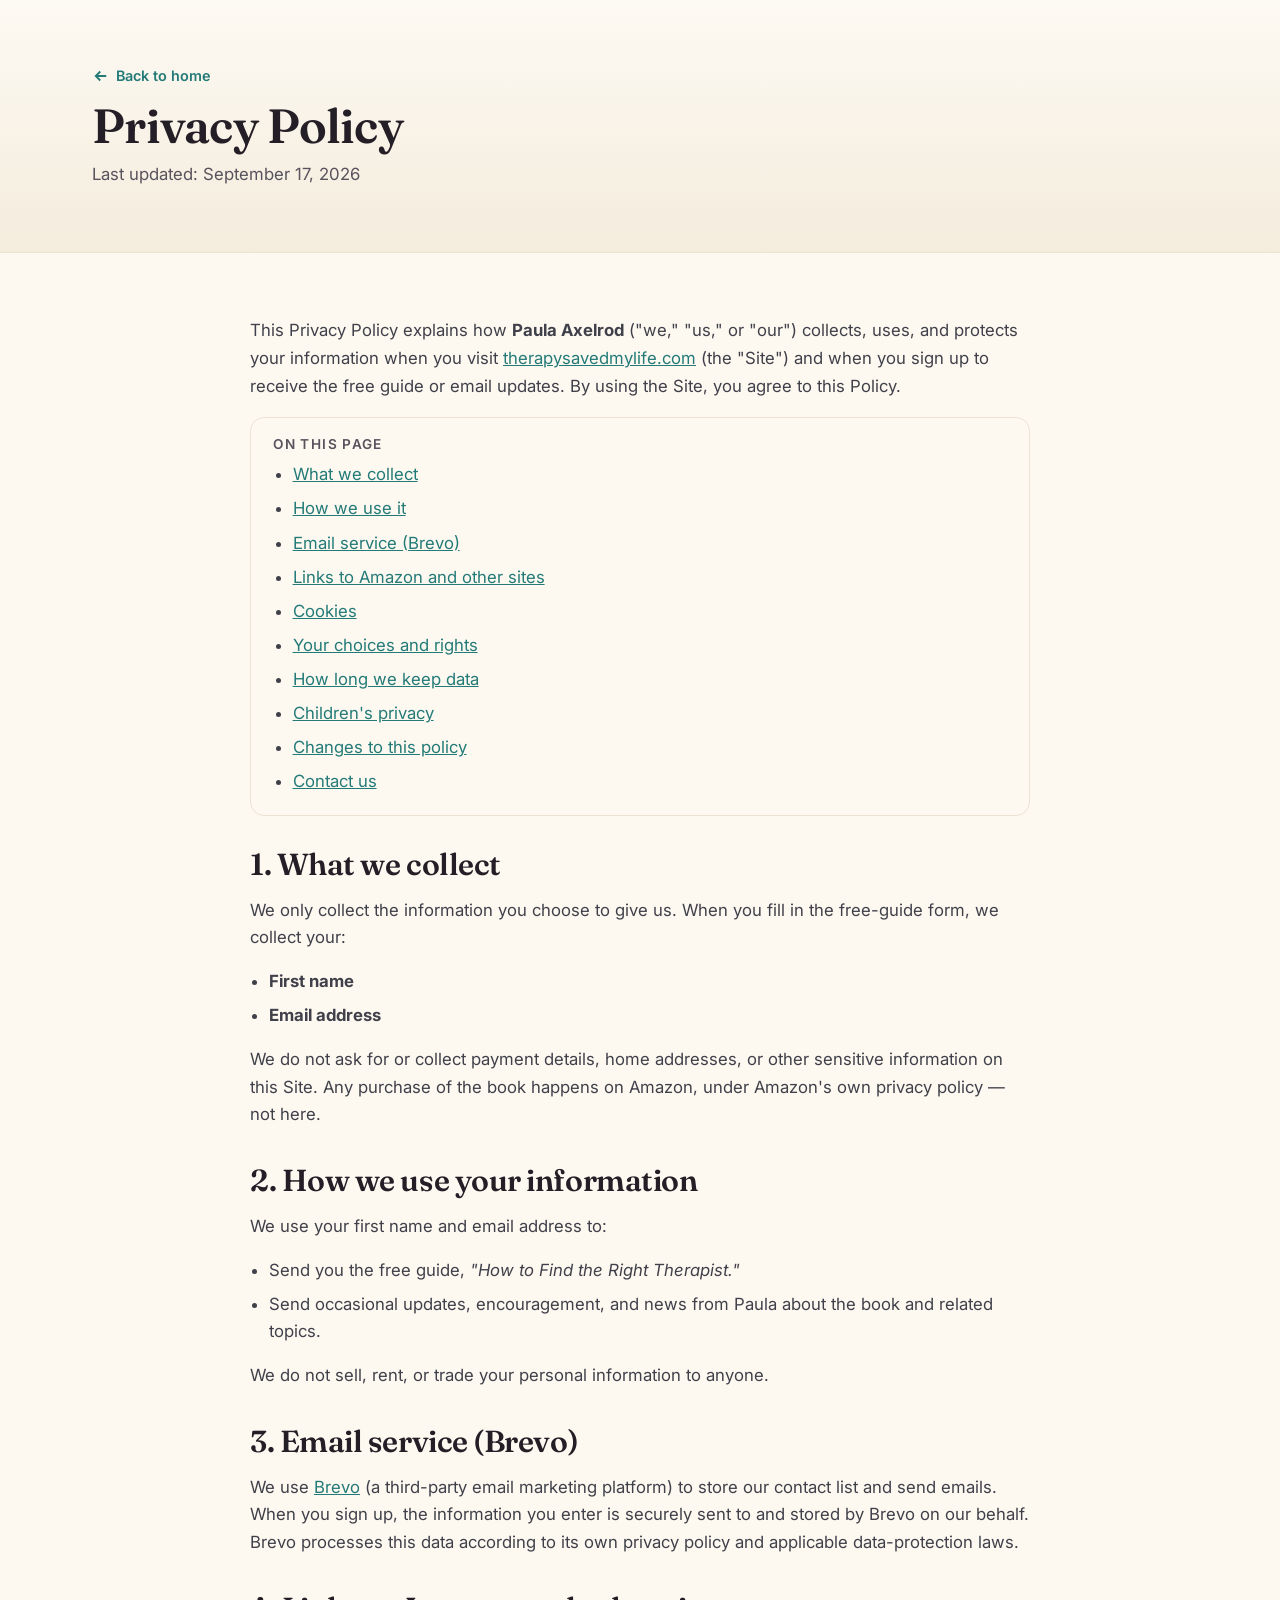
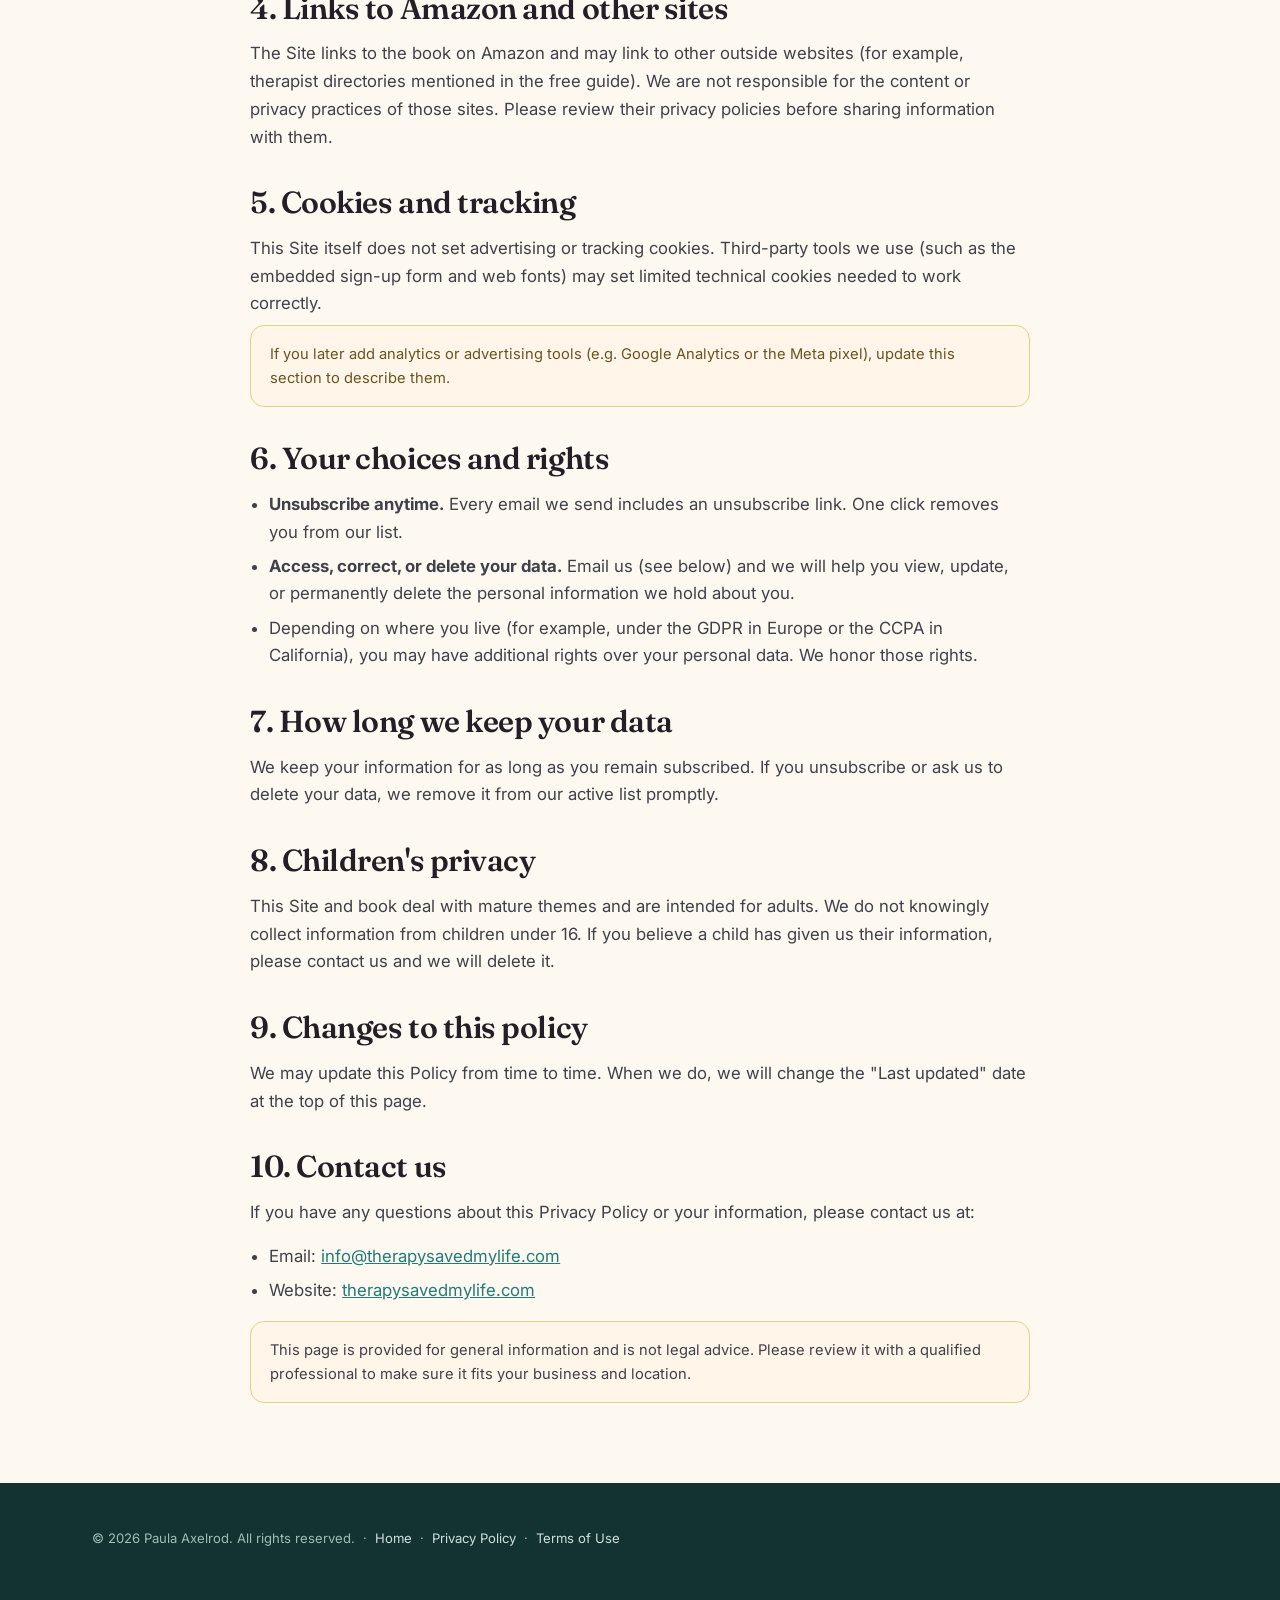
==== privacy.html @ 999b30f1 "Add files via upload" ====
<!DOCTYPE html>
<html lang="en">
<head>
<meta charset="UTF-8" />
<meta name="viewport" content="width=device-width, initial-scale=1" />
<title>Privacy Policy — Paula Axelrod</title>
<meta name="description" content="Privacy Policy for the Paula Axelrod book website — how your name and email are collected and used when you request the free guide." />
<meta name="robots" content="noindex, follow" />
<link rel="icon" href="data:image/svg+xml,%3Csvg xmlns='http://www.w3.org/2000/svg' viewBox='0 0 24 24'%3E%3Cpath fill='%23e0503f' d='M12 21s-8-4.9-8-10.6A4.4 4.4 0 0 1 12 6a4.4 4.4 0 0 1 8 4.4C20 16.1 12 21 12 21z'/%3E%3C/svg%3E" />
<link rel="preconnect" href="https://fonts.googleapis.com" />
<link rel="preconnect" href="https://fonts.gstatic.com" crossorigin />
<link href="https://fonts.googleapis.com/css2?family=Fraunces:opsz,wght@9..144,400;9..144,500;9..144,600;9..144,700&family=Inter:wght@400;500;600;700&family=Caveat:wght@600;700&display=swap" rel="stylesheet" />
<link rel="stylesheet" href="styles.css?v=15" />
</head>
<body>
<a class="skip-link" href="#main">Skip to content</a>

<header class="legal-hero">
  <div class="container">
    <a class="legal-back" href="index.html">
      <svg width="18" height="18" viewBox="0 0 24 24" fill="none" stroke="currentColor" stroke-width="2.4"><path d="M19 12H5M11 6l-6 6 6 6"/></svg>
      Back to home
    </a>
    <h1>Privacy Policy</h1>
    <p>Last updated: September 17, 2026</p>
  </div>
</header>

<main id="main" class="container">
  <article class="legal-article">
    <p>This Privacy Policy explains how <strong>Paula Axelrod</strong> ("we," "us," or "our") collects, uses, and protects your information when you visit <a href="https://therapysavedmylife.com">therapysavedmylife.com</a> (the "Site") and when you sign up to receive the free guide or email updates. By using the Site, you agree to this Policy.</p>

    <div class="toc">
      <h2>On this page</h2>
      <ul>
        <li><a href="#collect">What we collect</a></li>
        <li><a href="#use">How we use it</a></li>
        <li><a href="#brevo">Email service (Brevo)</a></li>
        <li><a href="#amazon">Links to Amazon and other sites</a></li>
        <li><a href="#cookies">Cookies</a></li>
        <li><a href="#rights">Your choices and rights</a></li>
        <li><a href="#retention">How long we keep data</a></li>
        <li><a href="#children">Children's privacy</a></li>
        <li><a href="#changes">Changes to this policy</a></li>
        <li><a href="#contact">Contact us</a></li>
      </ul>
    </div>

    <h2 id="collect">1. What we collect</h2>
    <p>We only collect the information you choose to give us. When you fill in the free-guide form, we collect your:</p>
    <ul>
      <li><strong>First name</strong></li>
      <li><strong>Email address</strong></li>
    </ul>
    <p>We do not ask for or collect payment details, home addresses, or other sensitive information on this Site. Any purchase of the book happens on Amazon, under Amazon's own privacy policy — not here.</p>

    <h2 id="use">2. How we use your information</h2>
    <p>We use your first name and email address to:</p>
    <ul>
      <li>Send you the free guide, <em>"How to Find the Right Therapist."</em></li>
      <li>Send occasional updates, encouragement, and news from Paula about the book and related topics.</li>
    </ul>
    <p>We do not sell, rent, or trade your personal information to anyone.</p>

    <h2 id="brevo">3. Email service (Brevo)</h2>
    <p>We use <a href="https://www.brevo.com/legal/privacypolicy/" rel="noopener">Brevo</a> (a third-party email marketing platform) to store our contact list and send emails. When you sign up, the information you enter is securely sent to and stored by Brevo on our behalf. Brevo processes this data according to its own privacy policy and applicable data-protection laws.</p>

    <h2 id="amazon">4. Links to Amazon and other sites</h2>
    <p>The Site links to the book on Amazon and may link to other outside websites (for example, therapist directories mentioned in the free guide). We are not responsible for the content or privacy practices of those sites. Please review their privacy policies before sharing information with them.</p>

    <h2 id="cookies">5. Cookies and tracking</h2>
    <p>This Site itself does not set advertising or tracking cookies. Third-party tools we use (such as the embedded sign-up form and web fonts) may set limited technical cookies needed to work correctly. <span class="legal-note" style="display:inline-block;margin-top:0.4rem">If you later add analytics or advertising tools (e.g. Google Analytics or the Meta pixel), update this section to describe them.</span></p>

    <h2 id="rights">6. Your choices and rights</h2>
    <ul>
      <li><strong>Unsubscribe anytime.</strong> Every email we send includes an unsubscribe link. One click removes you from our list.</li>
      <li><strong>Access, correct, or delete your data.</strong> Email us (see below) and we will help you view, update, or permanently delete the personal information we hold about you.</li>
      <li>Depending on where you live (for example, under the GDPR in Europe or the CCPA in California), you may have additional rights over your personal data. We honor those rights.</li>
    </ul>

    <h2 id="retention">7. How long we keep your data</h2>
    <p>We keep your information for as long as you remain subscribed. If you unsubscribe or ask us to delete your data, we remove it from our active list promptly.</p>

    <h2 id="children">8. Children's privacy</h2>
    <p>This Site and book deal with mature themes and are intended for adults. We do not knowingly collect information from children under 16. If you believe a child has given us their information, please contact us and we will delete it.</p>

    <h2 id="changes">9. Changes to this policy</h2>
    <p>We may update this Policy from time to time. When we do, we will change the "Last updated" date at the top of this page.</p>

    <h2 id="contact">10. Contact us</h2>
    <p>If you have any questions about this Privacy Policy or your information, please contact us at:</p>
    <ul>
      <li>Email: <a href="mailto:info@therapysavedmylife.com">info@therapysavedmylife.com</a></li>
      <li>Website: <a href="https://therapysavedmylife.com">therapysavedmylife.com</a></li>
    </ul>

    <p class="legal-note">This page is provided for general information and is not legal advice. Please review it with a qualified professional to make sure it fits your business and location.</p>
  </article>
</main>

<footer class="footer">
  <div class="container">
    <div class="legal" style="margin-top:0;border-top:none;padding-top:0">
      <p>&copy; <span id="year"></span> Paula Axelrod. All rights reserved. &nbsp;·&nbsp; <a href="index.html">Home</a> &nbsp;·&nbsp; <a href="privacy.html">Privacy Policy</a> &nbsp;·&nbsp; <a href="terms.html">Terms of Use</a></p>
    </div>
  </div>
</footer>

<script>document.getElementById('year').textContent = new Date().getFullYear();</script>
</body>
</html>
---- styles.css ----
/* =========================================================
   Therapy Changed My Suicidal Thoughts to Self-Love!
   Landing page — Paula Axelrod
   Modern, warm, conversion-focused design system.
   Palette from the book cover (watercolor rainbow heart)
   and the lead-magnet cover (pine teal + gold).
   ========================================================= */

:root {
  /* Brand colors */
  --ink: #241f26;
  --ink-soft: #57525c;
  --teal-900: #164d4c;
  --teal-800: #1a5b59;
  --teal-700: #237a77;
  --teal-500: #37a0a4;
  --sky: #7bb8dd;
  --coral: #f0916f;
  --coral-soft: #f7b89f;
  --rose: #e24b3a;
  --rose-dark: #c53c2d;
  --plum: #7c5ca6;
  --gold: #c69a3a;
  --gold-soft: #e6cd86;

  /* Surfaces */
  --cream: #fdf9f1;
  --cream-2: #f6efe1;
  --paper: #ffffff;
  --line: #ece3d3;
  --line-strong: #e0d5c0;

  /* Semantic */
  --bg: var(--cream);
  --text: var(--ink);
  --muted: var(--ink-soft);

  /* Type */
  --serif: "Fraunces", Georgia, "Times New Roman", serif;
  --sans: "Inter", system-ui, -apple-system, "Segoe UI", Roboto, sans-serif;
  --hand: "Caveat", "Segoe Script", cursive;

  /* Rhythm */
  --maxw: 1160px;
  --section-y: clamp(3.75rem, 8vw, 7rem);
  --radius-xl: 28px;
  --radius: 20px;
  --radius-sm: 14px;

  /* Shadows (layered, soft) */
  --shadow-xs: 0 1px 2px rgba(22, 77, 76, 0.06), 0 2px 6px rgba(22, 77, 76, 0.06);
  --shadow-sm: 0 2px 6px rgba(22, 77, 76, 0.06), 0 8px 20px -12px rgba(22, 77, 76, 0.22);
  --shadow: 0 10px 24px -12px rgba(22, 77, 76, 0.30), 0 24px 48px -24px rgba(22, 77, 76, 0.28);
  --shadow-lg: 0 30px 60px -30px rgba(22, 77, 76, 0.45);
  --shadow-cta: 0 12px 24px -10px rgba(226, 75, 58, 0.6);
}

/* ---------- Reset / base ---------- */
* { box-sizing: border-box; }
html { scroll-behavior: smooth; -webkit-text-size-adjust: 100%; scroll-padding-top: 84px; }
@media (prefers-reduced-motion: reduce) {
  html { scroll-behavior: auto; }
  *, *::before, *::after { animation-duration: 0.001ms !important; animation-iteration-count: 1 !important; transition-duration: 0.001ms !important; }
}

body {
  margin: 0;
  font-family: var(--sans);
  color: var(--text);
  background: var(--bg);
  line-height: 1.65;
  font-size: 1.05rem;
  -webkit-font-smoothing: antialiased;
  text-rendering: optimizeLegibility;
  overflow-x: hidden;
}

img { max-width: 100%; height: auto; display: block; }
a { color: var(--teal-700); text-decoration: none; }
a:hover { text-decoration: underline; }

h1, h2, h3, h4 {
  font-family: var(--serif);
  font-weight: 600;
  line-height: 1.1;
  color: var(--ink);
  margin: 0 0 0.5em;
  font-optical-sizing: auto;
  letter-spacing: -0.015em;
}
h2 { font-size: clamp(2rem, 4.6vw, 3.15rem); }
h3 { font-size: clamp(1.2rem, 2.4vw, 1.5rem); letter-spacing: -0.01em; }
p { margin: 0 0 1rem; }

.container { width: 100%; max-width: var(--maxw); margin-inline: auto; padding-inline: clamp(1.1rem, 4vw, 2rem); }
.narrow { max-width: 760px; }

/* ---------- Accessibility helpers ---------- */
.skip-link {
  position: absolute; left: -999px; top: 0; z-index: 999;
  background: var(--teal-900); color: #fff; padding: 0.75rem 1.25rem; border-radius: 0 0 10px 0;
}
.skip-link:focus { left: 0; }
:focus-visible { outline: 3px solid var(--teal-500); outline-offset: 3px; border-radius: 8px; }
.hide { display: none !important; }

/* ---------- Shared bits ---------- */
.eyebrow {
  display: inline-flex; align-items: center; gap: 0.5rem;
  font-family: var(--sans);
  text-transform: uppercase;
  letter-spacing: 0.16em;
  font-size: 0.76rem;
  font-weight: 700;
  color: var(--teal-700);
  margin: 0 0 0.9rem;
}
.eyebrow::before {
  content: ""; width: 22px; height: 2px; border-radius: 2px;
  background: linear-gradient(90deg, var(--coral), var(--gold));
}
.section-head .eyebrow { display: inline-flex; }
.hand { font-family: var(--hand); font-weight: 700; }
.rose { color: var(--rose); }
.teal { color: var(--teal-700); }
.center { text-align: center; }
.lead { font-size: clamp(1.08rem, 2.2vw, 1.28rem); color: var(--muted); }

.section { padding-block: var(--section-y); position: relative; }
.section-head { max-width: 720px; margin: 0 auto clamp(2rem, 5vw, 3.4rem); text-align: center; }
.section-head .eyebrow { justify-content: center; }
.section-head p { color: var(--muted); font-size: 1.1rem; }

/* ---------- Buttons ---------- */
.btn {
  position: relative; overflow: hidden;
  display: inline-flex; align-items: center; justify-content: center; gap: 0.55rem;
  font-family: var(--sans); font-weight: 700; font-size: 1.02rem; line-height: 1;
  padding: 1rem 1.6rem; border-radius: 999px; border: 2px solid transparent;
  cursor: pointer; text-align: center;
  transition: transform .18s ease, box-shadow .18s ease, background-color .18s ease, color .18s ease, border-color .18s ease;
  text-decoration: none;
}
.btn:hover { text-decoration: none; transform: translateY(-2px); }
.btn:active { transform: translateY(0); }
.btn svg { flex: 0 0 auto; }
/* subtle shine sweep */
.btn::after {
  content: ""; position: absolute; top: 0; left: -120%; width: 60%; height: 100%;
  background: linear-gradient(100deg, transparent, rgba(255,255,255,0.35), transparent);
  transform: skewX(-18deg); transition: left .6s ease; pointer-events: none;
}
.btn:hover::after { left: 130%; }
@media (prefers-reduced-motion: reduce) { .btn::after { display: none; } }

.btn-primary { background: linear-gradient(180deg, #ea5644, var(--rose)); color: #fff; box-shadow: var(--shadow-cta); }
.btn-primary:hover { background: linear-gradient(180deg, #e24b3a, var(--rose-dark)); box-shadow: 0 16px 30px -10px rgba(226,75,58,0.7); }

.btn-teal { background: var(--teal-700); color: #fff; box-shadow: 0 12px 24px -12px rgba(35, 122, 119, 0.7); }
.btn-teal:hover { background: var(--teal-900); }

.btn-gold { background: linear-gradient(180deg, #d0a542, var(--gold)); color: #fff; box-shadow: 0 12px 24px -12px rgba(198, 154, 58, 0.7); }
.btn-gold:hover { background: #a8842f; }

.btn-outline { background: transparent; color: var(--teal-900); border-color: var(--line-strong); }
.btn-outline:hover { background: #fff; border-color: var(--teal-700); color: var(--teal-900); box-shadow: var(--shadow-sm); }

.btn-ghost-light { background: rgba(255,255,255,0.14); color: #fff; border-color: rgba(255,255,255,0.55); }
.btn-ghost-light:hover { background: #fff; color: var(--rose-dark); }

.btn-lg { font-size: 1.08rem; padding: 1.15rem 2rem; }
.btn-block { width: 100%; }
.btn__sub { display: block; font-weight: 500; font-size: 0.74rem; opacity: 0.9; margin-top: 2px; }
.btn-note { display: block; font-size: 0.85rem; color: var(--muted); margin-top: 0.7rem; }

/* ---------- Announcement ribbon ---------- */
.ribbon {
  background: linear-gradient(90deg, var(--teal-900), var(--teal-700) 55%, var(--teal-800));
  color: #fff; text-align: center; font-size: 0.9rem; font-weight: 600;
  padding: 0.6rem 1rem; letter-spacing: 0.01em; position: relative; z-index: 2;
}
.ribbon strong { color: var(--gold-soft); }

/* ---------- Header / nav ---------- */
.topbar {
  position: sticky; top: 0; z-index: 60;
  background: rgba(253, 249, 241, 0.82);
  backdrop-filter: saturate(150%) blur(12px);
  -webkit-backdrop-filter: saturate(150%) blur(12px);
  border-bottom: 1px solid transparent;
  transition: border-color .25s ease, box-shadow .25s ease, background-color .25s ease;
}
.topbar.is-scrolled { border-bottom-color: var(--line); box-shadow: 0 6px 20px -16px rgba(22,77,76,0.5); }
.topbar__inner { display: flex; align-items: center; justify-content: space-between; gap: 1rem; min-height: 66px; }
.brand { display: flex; align-items: center; gap: 0.6rem; font-family: var(--serif); font-weight: 600; color: var(--ink); font-size: 1.05rem; }
.brand:hover { text-decoration: none; }
.brand .mark { width: 30px; height: 30px; color: var(--rose); flex: 0 0 auto; }
.brand small { display: block; font-family: var(--sans); font-size: 0.66rem; letter-spacing: 0.12em; text-transform: uppercase; color: var(--muted); font-weight: 600; }

.topnav { display: none; align-items: center; gap: 1.6rem; }
.topnav a { color: var(--ink-soft); font-weight: 600; font-size: 0.95rem; position: relative; }
.topnav a::after {
  content: ""; position: absolute; left: 0; bottom: -6px; width: 0; height: 2px; border-radius: 2px;
  background: linear-gradient(90deg, var(--coral), var(--gold)); transition: width .2s ease;
}
.topnav a:hover { color: var(--ink); text-decoration: none; }
.topnav a:hover::after { width: 100%; }
@media (min-width: 900px) { .topnav { display: flex; } }

.topbar__cta { display: none; padding: 0.7rem 1.2rem; font-size: 0.92rem; }
@media (min-width: 620px) { .topbar__cta { display: inline-flex; } }

/* ---------- HERO ---------- */
.hero {
  position: relative;
  background: linear-gradient(180deg, #fdfaf3 0%, #f7f0e2 100%);
  overflow: hidden;
  isolation: isolate;
}
/* soft animated blobs */
.hero__blob { position: absolute; border-radius: 50%; filter: blur(60px); opacity: 0.55; z-index: -1; pointer-events: none; }
.hero__blob.b1 { width: 460px; height: 460px; top: -140px; right: -80px; background: radial-gradient(circle, rgba(123,184,221,0.75), transparent 70%); animation: float1 18s ease-in-out infinite; }
.hero__blob.b2 { width: 420px; height: 420px; bottom: -160px; left: -100px; background: radial-gradient(circle, rgba(240,145,111,0.6), transparent 70%); animation: float2 22s ease-in-out infinite; }
.hero__blob.b3 { width: 360px; height: 360px; top: 40%; left: 45%; background: radial-gradient(circle, rgba(230,205,134,0.55), transparent 70%); animation: float1 26s ease-in-out infinite; }
@keyframes float1 { 0%,100% { transform: translate(0,0); } 50% { transform: translate(-24px, 26px); } }
@keyframes float2 { 0%,100% { transform: translate(0,0); } 50% { transform: translate(28px, -22px); } }
@media (prefers-reduced-motion: reduce) { .hero__blob { animation: none !important; } }

.hero__grid {
  display: grid; grid-template-columns: 1fr; gap: clamp(2rem, 5vw, 3.5rem);
  padding-block: clamp(2.5rem, 6vw, 4.75rem);
  align-items: center;
}
@media (min-width: 940px) { .hero__grid { grid-template-columns: 1.05fr 0.95fr; } }

.hero__badge {
  display: inline-flex; align-items: center; gap: 0.5rem;
  background: rgba(255,255,255,0.75); border: 1px solid var(--line); color: var(--teal-900);
  font-size: 0.82rem; font-weight: 700; letter-spacing: 0.01em;
  padding: 0.45rem 0.95rem; border-radius: 999px; box-shadow: var(--shadow-xs); margin-bottom: 1.2rem;
  backdrop-filter: blur(6px);
}
.hero__badge .dot { width: 8px; height: 8px; border-radius: 50%; background: var(--rose); box-shadow: 0 0 0 4px rgba(226,75,58,0.16); }

.hero h1 {
  font-size: clamp(2.3rem, 5.8vw, 3.9rem);
  margin-bottom: 0.7rem;
}
.hero h1 .hand { font-family: var(--hand); color: var(--rose); font-weight: 700; font-size: 1.16em; line-height: 0.9; }
.hero__sub { font-size: clamp(1.05rem, 2.3vw, 1.28rem); color: var(--muted); max-width: 36ch; margin-bottom: 1.5rem; }

.hero__cta { display: flex; flex-wrap: wrap; gap: 0.8rem; align-items: center; }

/* social proof cluster */
.hero__proof { display: flex; align-items: center; gap: 0.85rem; margin-top: 1.5rem; flex-wrap: wrap; }
.avatars { display: inline-flex; }
.avatar {
  width: 40px; height: 40px; border-radius: 50%; margin-left: -12px; border: 3px solid var(--cream);
  display: grid; place-content: center; color: #fff; font-weight: 700; font-size: 0.85rem; font-family: var(--sans);
  box-shadow: var(--shadow-xs);
}
.avatar:first-child { margin-left: 0; }
.a1 { background: linear-gradient(135deg, var(--teal-700), var(--teal-500)); }
.a2 { background: linear-gradient(135deg, var(--coral), var(--rose)); }
.a3 { background: linear-gradient(135deg, var(--plum), #9b7fc4); }
.a4 { background: linear-gradient(135deg, var(--gold), var(--gold-soft)); color: #4a3a10; }
.hero__proof-txt { font-size: 0.9rem; color: var(--muted); line-height: 1.35; }
.hero__proof-txt b { color: var(--ink); }
.hero__proof-txt .stars { display: inline-flex; vertical-align: -3px; }

/* price hook line */
.hero__pricehook {
  display: inline-flex; align-items: center; gap: 0.55rem; margin-top: 1.4rem;
  background: rgba(255,255,255,0.7); border: 1px solid var(--line); border-radius: 12px;
  padding: 0.6rem 0.85rem; font-size: 0.92rem; color: var(--ink); font-weight: 600;
}
.hero__pricehook .pill {
  background: var(--rose); color: #fff; font-size: 0.72rem; font-weight: 800; letter-spacing: 0.04em;
  text-transform: uppercase; padding: 0.2rem 0.5rem; border-radius: 6px;
}
.hero__pricehook .from { color: var(--muted); font-weight: 500; }

/* Hero book visual */
.hero__art { position: relative; display: grid; place-items: center; min-height: 340px; }
.book-visual { position: relative; width: min(78%, 350px); z-index: 2; filter: drop-shadow(0 44px 60px rgba(22,77,76,0.4)); transition: transform .4s ease; }
.book-visual:hover { transform: translateY(-6px) rotate(-1deg); }
.book-visual img { border-radius: 8px; }
.hero__offerchip {
  position: absolute; z-index: 3; right: 1%; bottom: 6%;
  background: linear-gradient(150deg, #ef5c48, var(--rose-dark)); color: #fff; border-radius: 50%;
  width: clamp(92px, 12vw, 122px); height: clamp(92px, 12vw, 122px);
  display: grid; place-content: center; text-align: center; line-height: 1.05;
  box-shadow: var(--shadow); transform: rotate(-8deg);
  border: 4px solid #fff;
}
.hero__offerchip b { font-size: clamp(1.6rem, 3vw, 2.1rem); font-family: var(--serif); display: block; }
.hero__offerchip span { font-size: 0.68rem; font-weight: 700; letter-spacing: 0.08em; text-transform: uppercase; }

/* Fallback cover */
.cover-fallback {
  aspect-ratio: 5/7; width: min(78%, 340px); border-radius: 10px; overflow: hidden;
  background:
    radial-gradient(120% 90% at 80% 12%, rgba(123,184,221,0.5), transparent 55%),
    radial-gradient(120% 90% at 10% 30%, rgba(240,145,111,0.55), transparent 55%),
    linear-gradient(180deg, #eef6f1, #f6efe1);
  display: grid; place-content: center; padding: 1.5rem; text-align: center; gap: 0.5rem;
  box-shadow: var(--shadow-lg); border: 1px solid var(--line);
}
.cover-fallback .heart { width: 66%; margin: 0 auto 0.5rem; color: var(--rose); }
.cover-fallback strong { font-family: var(--serif); font-size: 1.45rem; color: var(--teal-700); line-height: 1.1; }
.cover-fallback em { font-family: var(--hand); font-size: 1.9rem; color: var(--rose); font-style: normal; }
.cover-fallback small { letter-spacing: 0.2em; text-transform: uppercase; font-size: 0.7rem; color: var(--plum); font-weight: 700; }

/* ---------- Value strip ---------- */
.valuestrip { background: var(--paper); border-top: 1px solid var(--line); border-bottom: 1px solid var(--line); }
.valuestrip .container { display: grid; grid-template-columns: 1fr; gap: 0.6rem; padding-block: 1.4rem; }
@media (min-width: 640px) { .valuestrip .container { grid-template-columns: repeat(3, 1fr); gap: 1.2rem; } }
.value { display: flex; align-items: center; gap: 0.75rem; justify-content: center; text-align: left; }
.value .vi { flex: 0 0 auto; width: 42px; height: 42px; border-radius: 12px; display: grid; place-content: center; color: #fff; }
.value b { display: block; font-family: var(--serif); font-size: 1.02rem; color: var(--ink); line-height: 1.1; }
.value span { font-size: 0.86rem; color: var(--muted); }

/* ---------- Quote marquee ---------- */
.quotestrip { background: var(--teal-900); color: #fff; overflow: hidden; padding-block: 0.9rem; }
.marquee { display: flex; gap: 2.5rem; width: max-content; animation: marquee 26s linear infinite; }
.marquee span { display: inline-flex; align-items: center; gap: 0.7rem; font-family: var(--serif); font-style: italic; font-size: 1.05rem; white-space: nowrap; color: #eaf5f2; }
.marquee span::before { content: "★"; color: var(--gold-soft); font-style: normal; }
@keyframes marquee { from { transform: translateX(0); } to { transform: translateX(-50%); } }
.quotestrip:hover .marquee { animation-play-state: paused; }
@media (prefers-reduced-motion: reduce) { .marquee { animation: none; flex-wrap: wrap; width: auto; justify-content: center; } }

/* ---------- Story ---------- */
.story { background: var(--paper); }
.story__grid { display: grid; grid-template-columns: 1fr; gap: clamp(1.8rem, 4vw, 3.2rem); align-items: center; }
@media (min-width: 900px) { .story__grid { grid-template-columns: 0.82fr 1.18fr; } }
.story__pullquote {
  font-family: var(--serif); font-size: clamp(1.5rem, 3vw, 2.15rem); line-height: 1.24;
  color: var(--teal-900); position: relative; padding-left: 1.3rem; margin: 0;
  border-left: 4px solid var(--coral); font-weight: 500;
}
.story__body p { font-size: 1.08rem; }
.story__body p:first-of-type::first-letter {
  font-family: var(--serif); font-size: 3.5rem; line-height: 0.8; float: left;
  padding: 0.1em 0.12em 0 0; color: var(--rose); font-weight: 600;
}
.story__signoff { font-family: var(--hand); font-size: 1.9rem; color: var(--plum); margin-top: 0.6rem; }

/* ---------- For you ---------- */
.foryou { background: linear-gradient(180deg, #f2f7f3, #edf3ee); }
.cards { display: grid; grid-template-columns: 1fr; gap: 1rem; }
@media (min-width: 640px) { .cards { grid-template-columns: 1fr 1fr; } }
@media (min-width: 980px) { .cards.cards-3 { grid-template-columns: repeat(3, 1fr); } }
.card {
  background: #fff; border: 1px solid var(--line); border-radius: var(--radius);
  padding: 1.5rem 1.4rem; box-shadow: var(--shadow-sm);
  display: flex; gap: 0.9rem; align-items: flex-start;
  transition: transform .2s ease, box-shadow .2s ease, border-color .2s ease;
}
.card:hover { transform: translateY(-4px); box-shadow: var(--shadow); border-color: var(--coral-soft); }
.card .tick {
  flex: 0 0 auto; width: 36px; height: 36px; border-radius: 50%;
  background: linear-gradient(135deg, rgba(55,160,164,0.16), rgba(240,145,111,0.16)); color: var(--teal-700);
  display: grid; place-content: center; font-size: 1rem;
}
.card p { margin: 0; color: var(--ink); font-weight: 500; }

/* ---------- Discover ---------- */
.discover { background: var(--paper); }
.feature-grid { display: grid; grid-template-columns: 1fr; gap: 1.2rem; }
@media (min-width: 720px) { .feature-grid { grid-template-columns: 1fr 1fr; } }
@media (min-width: 1000px) { .feature-grid { grid-template-columns: repeat(3, 1fr); } }
.feature {
  padding: 1.7rem; border-radius: var(--radius); background: var(--cream);
  border: 1px solid var(--line); transition: transform .2s ease, box-shadow .2s ease;
}
.feature:hover { transform: translateY(-4px); box-shadow: var(--shadow); }
.feature__icon {
  width: 48px; height: 48px; border-radius: 14px; display: grid; place-content: center;
  color: #fff; margin-bottom: 0.9rem; box-shadow: var(--shadow-xs);
}
.feature h3 { margin-bottom: 0.35rem; }
.feature p { margin: 0; color: var(--muted); font-size: 1rem; }
.ic-teal { background: linear-gradient(135deg, var(--teal-700), var(--teal-500)); }
.ic-coral { background: linear-gradient(135deg, var(--coral), var(--rose)); }
.ic-plum { background: linear-gradient(135deg, var(--plum), #9b7fc4); }
.ic-gold { background: linear-gradient(135deg, var(--gold), var(--gold-soft)); }
.ic-sky { background: linear-gradient(135deg, var(--sky), var(--teal-500)); }
.ic-rose { background: linear-gradient(135deg, #ef5c48, var(--rose)); }

/* ---------- Star rating ---------- */
.stars { display: inline-flex; gap: 2px; color: var(--gold); line-height: 0; }
.stars svg { width: 18px; height: 18px; }
.stars.sm svg { width: 15px; height: 15px; }

/* ---------- Reviews ---------- */
.reviews { background: linear-gradient(180deg, #f7f0e2, #f3ecdc); }
.reviews__summary {
  display: inline-flex; flex-wrap: wrap; align-items: center; gap: 0.4rem 0.8rem;
  justify-content: center; margin: 0.7rem 0 0;
  background: #fff; border: 1px solid var(--line); border-radius: 999px;
  padding: 0.5rem 1.1rem; box-shadow: var(--shadow-xs); color: var(--muted); font-size: 0.96rem;
}
.reviews__summary b { color: var(--ink); }
.reviews__grid { display: grid; grid-template-columns: 1fr; gap: 1.1rem; }
@media (min-width: 760px) { .reviews__grid { grid-template-columns: 1fr 1fr; } }

.review {
  background: #fff; border: 1px solid var(--line); border-radius: var(--radius);
  padding: 1.7rem; box-shadow: var(--shadow-sm); display: flex; flex-direction: column;
  transition: transform .2s ease, box-shadow .2s ease;
}
.review:hover { transform: translateY(-4px); box-shadow: var(--shadow); }
.review__top { display: flex; align-items: center; justify-content: space-between; gap: 1rem; margin-bottom: 0.7rem; }
.review__quotemark { font-family: var(--serif); font-size: 2.6rem; line-height: 0.5; color: var(--coral-soft); }
.review h3 { font-size: 1.18rem; margin: 0 0 0.5rem; color: var(--teal-900); }
.review p { color: var(--ink); font-size: 1rem; margin: 0 0 1.2rem; }
.review__by { margin-top: auto; display: flex; align-items: center; gap: 0.7rem; font-size: 0.88rem; color: var(--muted); flex-wrap: wrap; }
.review__avatar { width: 38px; height: 38px; border-radius: 50%; display: grid; place-content: center; color: #fff; font-weight: 700; font-size: 0.9rem; flex: 0 0 auto; }
.review__who { display: flex; flex-direction: column; }
.review__by .name { font-weight: 700; color: var(--ink); }
.review__tags { display: inline-flex; align-items: center; gap: 0.4rem 0.6rem; flex-wrap: wrap; }
.review__verified { display: inline-flex; align-items: center; gap: 0.3rem; color: var(--teal-700); font-weight: 600; }
.review__verified svg { flex: 0 0 auto; }
.review__meta { color: var(--muted); }
.reviews__disclaimer { text-align: center; color: var(--muted); font-size: 0.82rem; margin-top: 1.6rem; }

/* hero star line (kept for compatibility) */
.hero__stars { display: inline-flex; align-items: center; gap: 0.5rem; color: var(--muted); font-size: 0.92rem; font-weight: 600; }

/* ---------- Book showcase ---------- */
.showcase { background: linear-gradient(180deg, #edf3ee, #e6ede8); }
.showcase__grid { display: grid; grid-template-columns: 1fr; gap: clamp(2rem, 5vw, 3.5rem); align-items: center; }
@media (min-width: 900px) { .showcase__grid { grid-template-columns: 0.9fr 1.1fr; } }
.showcase__art { position: relative; display: grid; place-items: center; }
.showcase__art img { width: min(76%, 330px); filter: drop-shadow(0 44px 60px rgba(22,77,76,0.42)); }
.showcase__art .cover-fallback { margin: 0 auto; }

.pricecards { display: grid; grid-template-columns: 1fr; gap: 0.8rem; margin: 1.5rem 0 1.2rem; }
@media (min-width: 520px) { .pricecards { grid-template-columns: repeat(3, 1fr); } }
.price {
  display: block; text-decoration: none; color: inherit;
  background: #fff; border: 1.5px solid var(--line); border-radius: var(--radius-sm);
  padding: 1.15rem 0.9rem 1rem; text-align: center; position: relative; box-shadow: var(--shadow-xs);
  transition: transform .18s ease, box-shadow .18s ease, border-color .18s ease;
}
.price:hover { transform: translateY(-4px); box-shadow: var(--shadow); border-color: var(--teal-500); text-decoration: none; }
.price h4 { font-family: var(--sans); font-size: 0.8rem; text-transform: uppercase; letter-spacing: 0.08em; color: var(--muted); margin: 0 0 0.4rem; font-weight: 700; }
.price .ficon { width: 34px; height: 34px; margin: 0 auto 0.5rem; border-radius: 10px; display: grid; place-content: center; color: #fff; }
.price .now { font-family: var(--serif); font-size: 1.75rem; color: var(--teal-900); font-weight: 600; }
.price .fmt-note { display: block; font-size: 0.76rem; color: var(--muted); margin-top: 0.15rem; }
.price .price__go { display: inline-flex; align-items: center; gap: 0.3rem; margin-top: 0.7rem; font-size: 0.8rem; font-weight: 700; color: var(--rose); }
.price.is-featured { border-color: var(--gold); box-shadow: 0 0 0 3px rgba(198,154,58,0.2), var(--shadow-sm); }
.price .tag {
  position: absolute; top: -11px; left: 50%; transform: translateX(-50%);
  background: linear-gradient(180deg, #d4a944, var(--gold)); color: #fff; font-size: 0.64rem; font-weight: 800;
  letter-spacing: 0.06em; text-transform: uppercase; padding: 0.22rem 0.65rem; border-radius: 999px; white-space: nowrap; box-shadow: var(--shadow-xs);
}
.pricenote { font-size: 0.9rem; color: var(--muted); display: flex; gap: 0.5rem; align-items: flex-start; }
.pricenote svg { flex: 0 0 auto; margin-top: 3px; color: var(--gold); }

/* ---------- Lead magnet ---------- */
.magnet { background: linear-gradient(160deg, var(--teal-900), #123e3d); color: #fff; position: relative; overflow: hidden; }
.magnet::before {
  content: ""; position: absolute; inset: 0;
  background:
    radial-gradient(55% 55% at 85% 8%, rgba(230,205,134,0.20), transparent 60%),
    radial-gradient(50% 50% at 6% 92%, rgba(123,184,221,0.18), transparent 60%);
  pointer-events: none;
}
.magnet__grid { position: relative; display: grid; grid-template-columns: 1fr; gap: clamp(2rem, 5vw, 3.5rem); align-items: center; }
@media (min-width: 920px) { .magnet__grid { grid-template-columns: 0.85fr 1.15fr; } }
.magnet h2 { color: #fff; }
.magnet .eyebrow { color: var(--gold-soft); }
.magnet .eyebrow::before { background: linear-gradient(90deg, var(--gold-soft), transparent); }
.magnet__lead { color: #dcefec; font-size: 1.12rem; }
.magnet__cover { position: relative; display: grid; place-items: center; }
.magnet__cover img { width: min(70%, 300px); border-radius: 10px; box-shadow: 0 40px 70px -25px rgba(0,0,0,0.6); border: 1px solid rgba(255,255,255,0.12); transition: transform .4s ease; }
.magnet__cover img:hover { transform: translateY(-6px) rotate(1deg); }
.magnet__cover .freeflag {
  position: absolute; top: 3%; left: 5%; z-index: 2; transform: rotate(-8deg);
  background: linear-gradient(180deg, #d4a944, var(--gold)); color: #23201a; font-weight: 800; font-size: 0.8rem;
  letter-spacing: 0.06em; text-transform: uppercase; padding: 0.4rem 0.8rem; border-radius: 8px; box-shadow: var(--shadow);
}

.getlist { list-style: none; margin: 0 0 1.6rem; padding: 0; display: grid; gap: 0.7rem; }
.getlist li { display: flex; gap: 0.7rem; align-items: flex-start; color: #eaf5f2; }
.getlist svg { flex: 0 0 auto; color: var(--gold-soft); margin-top: 3px; }

/* Brevo embedded form card */
.brevo-embed {
  background: #fff; border-radius: var(--radius); padding: 6px;
  box-shadow: 0 30px 60px -30px rgba(0,0,0,0.55); border: 1px solid rgba(255,255,255,0.18);
  overflow: hidden;
}
.brevo-embed iframe {
  display: block; width: 100%; height: 600px; border: 0; border-radius: calc(var(--radius) - 6px);
  background: #fff;
}
@media (max-width: 560px) { .brevo-embed iframe { height: 660px; } }
.magnet__formnote { color: #bfdcd7; font-size: 0.82rem; margin: 0.8rem 0 0; }

/* Form */
.optin {
  background: rgba(255,255,255,0.07); border: 1px solid rgba(255,255,255,0.18);
  border-radius: var(--radius); padding: 1.5rem; backdrop-filter: blur(6px);
}
.optin .field { margin-bottom: 0.9rem; }
.optin label { display: block; font-size: 0.85rem; font-weight: 600; margin-bottom: 0.35rem; color: #eaf5f2; }
.optin input {
  width: 100%; padding: 0.95rem 1rem; border-radius: 12px; border: 1px solid rgba(255,255,255,0.25);
  background: rgba(255,255,255,0.96); color: var(--ink); font-size: 1rem; font-family: var(--sans);
}
.optin input:focus-visible { outline: 3px solid var(--gold-soft); outline-offset: 2px; }
.optin input[aria-invalid="true"] { border-color: #ffb4a6; box-shadow: 0 0 0 3px rgba(226,75,58,0.35); }
.optin .error { display: none; color: #ffd7cf; font-size: 0.82rem; margin-top: 0.3rem; }
.optin .error.show { display: block; }
.optin .fineprint { font-size: 0.8rem; color: #bfdcd7; margin: 0.6rem 0 0; }
.optin .fineprint a { color: #fff; text-decoration: underline; }
.form-success {
  display: none; background: rgba(255,255,255,0.12); border: 1px solid var(--gold-soft);
  border-radius: var(--radius); padding: 1.7rem; text-align: center;
}
.form-success.show { display: block; }
.form-success h3 { color: #fff; }
.form-success p { color: #eaf5f2; margin: 0; }
.form-success .checkwrap { width: 56px; height: 56px; margin: 0 auto 0.8rem; border-radius: 50%; background: linear-gradient(180deg, #d4a944, var(--gold)); display: grid; place-content: center; color: #fff; }

/* ---------- Bridge ---------- */
.bridge { background: var(--paper); }
.bridge__grid { display: grid; grid-template-columns: 1fr; gap: 1.2rem; }
@media (min-width: 820px) { .bridge__grid { grid-template-columns: 1fr auto 1fr; align-items: stretch; } }
.bridge__col {
  background: var(--cream); border: 1px solid var(--line); border-radius: var(--radius);
  padding: 1.9rem; text-align: center; box-shadow: var(--shadow-xs);
}
.bridge__col .emoji { font-size: 1.9rem; }
.bridge__col h3 { margin: 0.6rem 0 0.4rem; }
.bridge__col p { color: var(--muted); margin: 0; }
.bridge__arrow { display: grid; place-content: center; color: var(--coral); }
.bridge__arrow svg { transform: rotate(90deg); }
@media (min-width: 820px) { .bridge__arrow svg { transform: rotate(0deg); } }

/* ---------- About ---------- */
.about { background: linear-gradient(180deg, #f7f0e2, #f2e9d9); }
.about__grid { display: grid; grid-template-columns: 1fr; gap: clamp(1.8rem, 4vw, 3rem); align-items: center; }
@media (min-width: 860px) { .about__grid { grid-template-columns: 0.8fr 1.2fr; } }
.about__photo { position: relative; }
.about__photo img { border-radius: var(--radius); box-shadow: var(--shadow-lg); width: 100%; object-fit: cover; }
.about__photo .cap { font-family: var(--hand); font-size: 1.4rem; color: var(--plum); text-align: center; margin-top: 0.6rem; }
.photo-fallback {
  aspect-ratio: 4/5; border-radius: var(--radius); display: grid; place-content: center; text-align: center;
  background: radial-gradient(circle at 50% 30%, #fff, #e9ddca); color: var(--muted); border: 1px dashed var(--gold);
  box-shadow: var(--shadow); padding: 1.5rem; gap: 0.5rem;
}
.photo-fallback svg { width: 60px; margin: 0 auto; color: var(--gold); }
.about__body p { font-size: 1.08rem; }
.about__signoff { font-family: var(--hand); font-size: 2rem; color: var(--plum); margin-top: 0.4rem; }

/* ---------- Offer / urgency ---------- */
.offer { background: linear-gradient(135deg, #ef5c48, var(--rose-dark)); color: #fff; position: relative; overflow: hidden; }
.offer::before { content: ""; position: absolute; inset: 0; background: radial-gradient(60% 80% at 80% 0%, rgba(255,255,255,0.14), transparent 60%); pointer-events: none; }
.offer .container { text-align: center; position: relative; }
.offer .eyebrow { color: #ffe3cf; justify-content: center; }
.offer .eyebrow::before { background: rgba(255,255,255,0.6); }
.offer h2 { color: #fff; font-size: clamp(2rem, 5vw, 3.2rem); }
.offer__big { font-family: var(--serif); font-weight: 600; font-size: clamp(3rem, 10vw, 5.5rem); line-height: 1; display: block; margin: 0.2rem 0; letter-spacing: -0.02em; }
.offer__lead { color: #ffe7db; max-width: 620px; margin: 0 auto 1.6rem; font-size: 1.12rem; }
.offer__prices { display: inline-flex; flex-wrap: wrap; gap: 0.8rem 1rem; justify-content: center; margin-bottom: 1.8rem; }
.offer__prices span { background: rgba(255,255,255,0.16); border: 1px solid rgba(255,255,255,0.3); border-radius: 999px; padding: 0.55rem 1.1rem; font-weight: 600; font-size: 0.98rem; backdrop-filter: blur(4px); }
.offer__prices b { font-weight: 800; }
.offer__note { color: #ffe7db; font-size: 0.9rem; margin-top: 1.1rem; }

/* ---------- FAQ ---------- */
.faq { background: var(--paper); }
.faq__list { max-width: 800px; margin: 0 auto; display: grid; gap: 0.8rem; }
.faq details {
  background: var(--cream); border: 1px solid var(--line); border-radius: var(--radius-sm);
  padding: 0 1.3rem; overflow: hidden; transition: border-color .2s ease, box-shadow .2s ease;
}
.faq details[open] { border-color: var(--coral-soft); box-shadow: var(--shadow-sm); }
.faq summary {
  list-style: none; cursor: pointer; padding: 1.15rem 0; font-family: var(--serif);
  font-size: 1.12rem; color: var(--ink); font-weight: 600;
  display: flex; justify-content: space-between; align-items: center; gap: 1rem;
}
.faq summary::-webkit-details-marker { display: none; }
.faq summary .chev { flex: 0 0 auto; transition: transform .2s ease; color: var(--teal-700); }
.faq details[open] summary .chev { transform: rotate(180deg); }
.faq details p { margin: 0 0 1.15rem; color: var(--muted); }

/* ---------- Final CTA ---------- */
.final { background: linear-gradient(180deg, #f2e9d9, #e9f0ea); text-align: center; }
.final .heart { width: 56px; margin: 0 auto 1rem; color: var(--rose); }
.final h2 { max-width: 16ch; margin-inline: auto; }
.final .lead { max-width: 60ch; margin: 0 auto 1.8rem; }
.final__cta { display: flex; flex-wrap: wrap; gap: 0.9rem; justify-content: center; }
.final__reassure { margin-top: 1.4rem; color: var(--muted); font-size: 0.92rem; }

/* ---------- Crisis strip ---------- */
.crisis { background: var(--teal-900); color: #eaf5f2; padding-block: clamp(1.6rem, 4vw, 2.2rem); }
.crisis .container { display: flex; flex-wrap: wrap; gap: 1rem 1.6rem; align-items: center; justify-content: center; text-align: center; }
.crisis p { margin: 0; font-size: 0.98rem; }
.crisis strong { color: #fff; }
.crisis .num { color: var(--gold-soft); font-weight: 700; white-space: nowrap; }

/* ---------- Footer ---------- */
.footer { background: #123332; color: #cfe0dd; padding-block: 2.8rem 5.5rem; font-size: 0.92rem; }
.footer a { color: #eaf5f2; }
.footer__grid { display: grid; grid-template-columns: 1fr; gap: 1.4rem; align-items: start; }
@media (min-width: 720px) { .footer__grid { grid-template-columns: 1.4fr 1fr 1fr; } }
.footer .brand { color: #fff; margin-bottom: 0.6rem; }
.footer .brand small { color: #9fbdb8; }
.footer h4 { color: #fff; font-family: var(--sans); font-size: 0.8rem; letter-spacing: 0.1em; text-transform: uppercase; margin: 0 0 0.7rem; }
.footer ul { list-style: none; margin: 0; padding: 0; display: grid; gap: 0.4rem; }
.footer .legal { margin-top: 1.8rem; padding-top: 1.2rem; border-top: 1px solid rgba(255,255,255,0.12); color: #9fbdb8; font-size: 0.82rem; }
.footer .legal a { color: #cfe0dd; }

/* ---------- Sticky mobile CTA ---------- */
.mobilebar {
  position: fixed; left: 0; right: 0; bottom: 0; z-index: 70;
  background: rgba(253,249,241,0.97); backdrop-filter: blur(10px);
  border-top: 1px solid var(--line); padding: 0.6rem clamp(0.8rem, 4vw, 1rem);
  display: flex; gap: 0.6rem; box-shadow: 0 -12px 30px -18px rgba(0,0,0,0.4);
  transform: translateY(120%); transition: transform .3s ease;
}
.mobilebar.show { transform: translateY(0); }
.mobilebar .btn { flex: 1; padding: 0.9rem 0.6rem; font-size: 0.94rem; }
.mobilebar .btn svg { display: none; }
@media (min-width: 760px) { .mobilebar { display: none; } }

/* ---------- Reveal animation ---------- */
.reveal { opacity: 0; transform: translateY(20px); transition: opacity .6s ease, transform .6s ease; }
.reveal.in { opacity: 1; transform: none; }
@media (prefers-reduced-motion: reduce) { .reveal { opacity: 1; transform: none; } }

.mt-sm { margin-top: 0.6rem; }

/* ---------- Exit-intent modal ---------- */
.modal { position: fixed; inset: 0; z-index: 200; display: flex; align-items: center; justify-content: center; padding: clamp(1rem, 4vw, 2rem); }
.modal[hidden] { display: none; }
.modal__overlay { position: absolute; inset: 0; background: rgba(12, 34, 33, 0.62); backdrop-filter: blur(4px); opacity: 0; transition: opacity .3s ease; }
.modal.is-open .modal__overlay { opacity: 1; }
.modal__card {
  position: relative; z-index: 1; width: min(660px, 100%); max-height: calc(100dvh - 2rem); overflow: auto;
  border-radius: var(--radius-xl); background: linear-gradient(160deg, var(--teal-900), #123e3d); color: #fff;
  box-shadow: var(--shadow-lg); border: 1px solid rgba(255,255,255,0.12);
  transform: translateY(18px) scale(.98); opacity: 0; transition: transform .3s ease, opacity .3s ease;
}
.modal.is-open .modal__card { transform: none; opacity: 1; }
@media (prefers-reduced-motion: reduce) { .modal__overlay, .modal__card { transition: none; } .modal__card { transform: none; } }

.modal__grid { display: grid; grid-template-columns: 1fr; }
@media (min-width: 640px) { .modal__grid { grid-template-columns: 0.82fr 1.18fr; } }
.modal__media { display: none; }
@media (min-width: 640px) {
  .modal__media {
    display: grid; place-items: center; padding: 1.6rem;
    background: radial-gradient(circle at 45% 28%, rgba(230,205,134,0.22), transparent 62%), rgba(0,0,0,0.12);
  }
  .modal__media img { width: 100%; max-width: 210px; border-radius: 10px; box-shadow: 0 26px 46px -20px rgba(0,0,0,0.65); }
}
.modal__body { padding: clamp(1.5rem, 4vw, 2.3rem); }
.modal__flag { display: inline-block; background: linear-gradient(180deg, #d4a944, var(--gold)); color: #23201a; font-weight: 800; font-size: 0.74rem; letter-spacing: 0.04em; text-transform: uppercase; padding: 0.35rem 0.75rem; border-radius: 999px; margin-bottom: 0.8rem; }
.modal__body h2 { color: #fff; font-size: clamp(1.5rem, 3vw, 2rem); margin-bottom: 0.5rem; }
.modal__body #exit-desc { color: #dcefec; font-size: 1rem; margin-bottom: 1.2rem; }
.modal__body .optin { padding: 0; background: none; border: 0; backdrop-filter: none; }
.modal__close { position: absolute; top: 0.8rem; right: 0.8rem; z-index: 3; width: 38px; height: 38px; border-radius: 50%; border: 0; background: rgba(255,255,255,0.16); color: #fff; display: grid; place-content: center; cursor: pointer; transition: background .2s ease; }
.modal__close:hover { background: rgba(255,255,255,0.32); }
.modal__decline { display: block; margin: 0.9rem auto 0; background: none; border: 0; color: #bfdcd7; font-size: 0.85rem; text-decoration: underline; cursor: pointer; font-family: var(--sans); }
.modal__decline:hover { color: #fff; }

/* ---------- Legal pages (privacy / terms) ---------- */
.legal-hero { background: linear-gradient(180deg, #fdfaf3, #f4ecdd); border-bottom: 1px solid var(--line); }
.legal-hero .container { padding-block: clamp(2.5rem, 6vw, 4rem); }
.legal-hero h1 { font-size: clamp(2rem, 5vw, 3rem); margin: 0.4rem 0 0.5rem; }
.legal-hero p { color: var(--muted); margin: 0; }
.legal-back { display: inline-flex; align-items: center; gap: 0.4rem; font-weight: 600; font-size: 0.9rem; color: var(--teal-700); }
.legal-article { max-width: 780px; margin: 0 auto; padding-block: clamp(2.5rem, 6vw, 4rem); }
.legal-article h2 { font-size: clamp(1.4rem, 3vw, 1.9rem); margin-top: 2.2rem; }
.legal-article h2:first-of-type { margin-top: 0; }
.legal-article h3 { font-size: 1.15rem; margin-top: 1.4rem; }
.legal-article p, .legal-article li { color: #40404a; }
.legal-article ul { padding-left: 1.2rem; display: grid; gap: 0.4rem; margin: 0 0 1rem; }
.legal-article a { color: var(--teal-700); text-decoration: underline; }
.legal-article .toc { background: var(--cream); border: 1px solid var(--line); border-radius: var(--radius-sm); padding: 1.2rem 1.4rem; margin-bottom: 2rem; }
.legal-article .toc h2 { margin: 0 0 0.6rem; font-size: 0.85rem; text-transform: uppercase; letter-spacing: 0.1em; color: var(--muted); font-family: var(--sans); }
.legal-article .toc ul { margin: 0; }
.legal-note { background: #fff6e9; border: 1px solid var(--gold-soft); border-radius: var(--radius-sm); padding: 1rem 1.2rem; font-size: 0.92rem; color: #6a5320; }
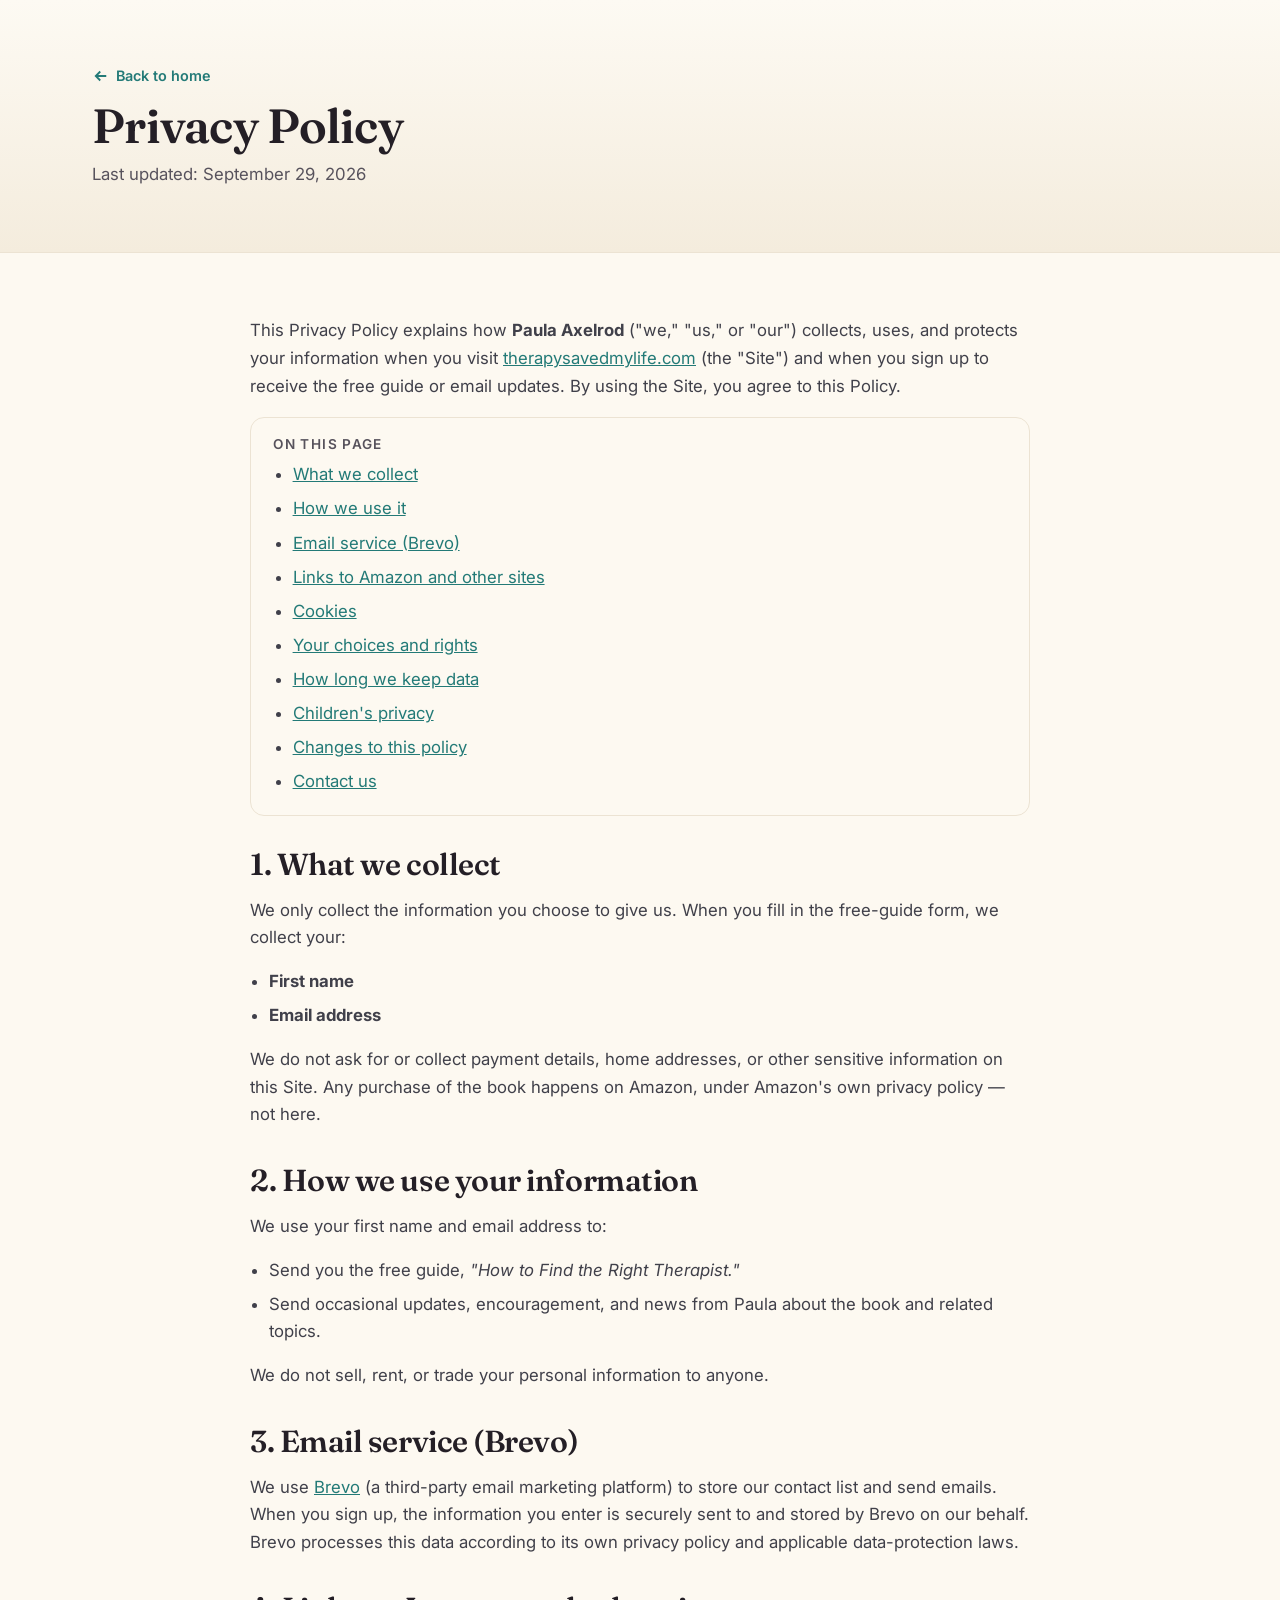
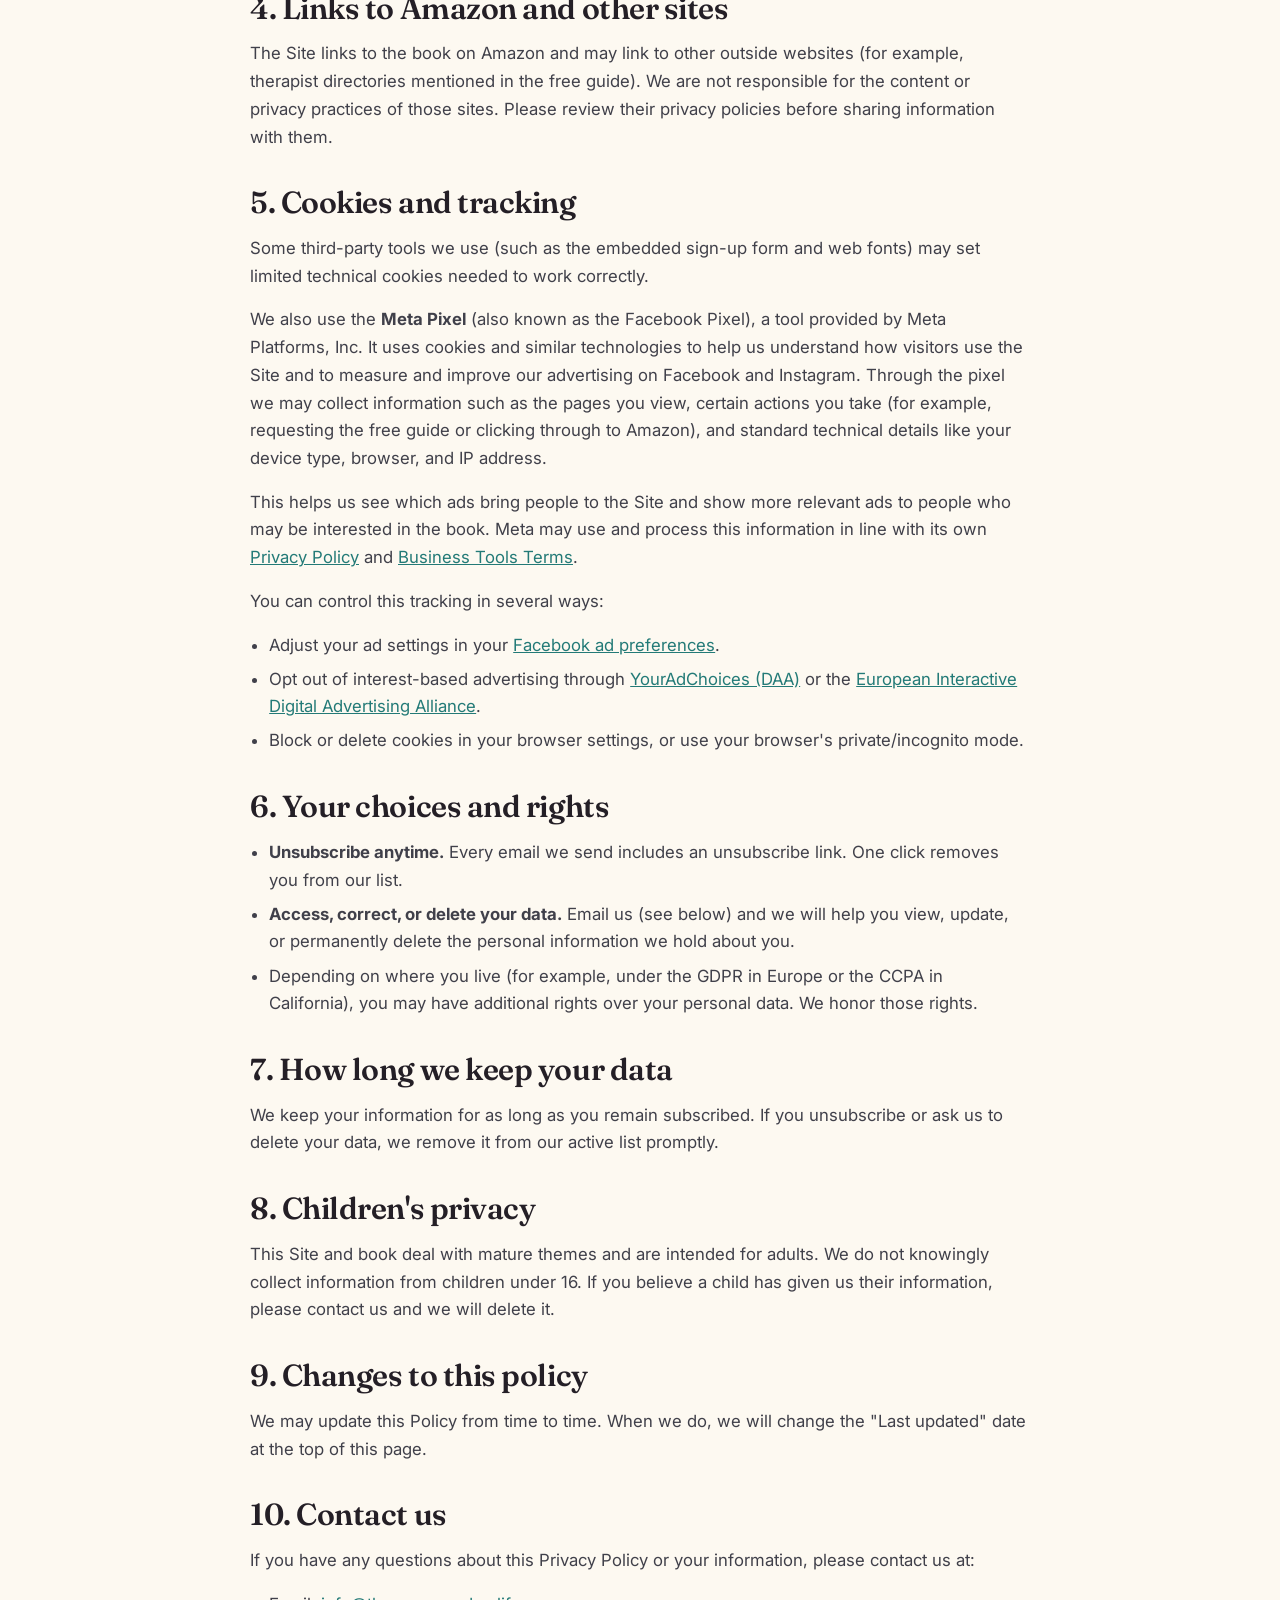
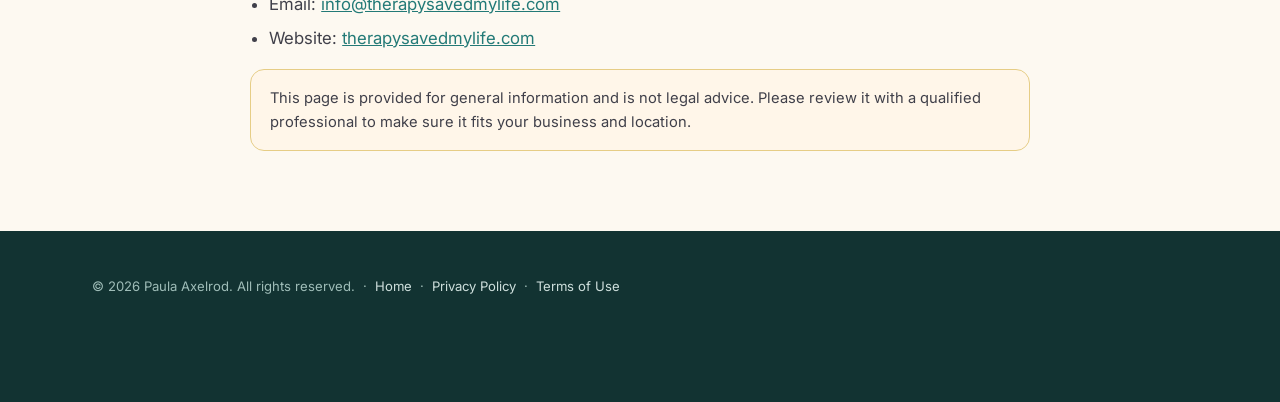
==== commit 1106f90a: "Add files via upload" ====
--- a/privacy.html
+++ b/privacy.html
@@ -11,6 +11,24 @@
 <link rel="preconnect" href="https://fonts.gstatic.com" crossorigin />
 <link href="https://fonts.googleapis.com/css2?family=Fraunces:opsz,wght@9..144,400;9..144,500;9..144,600;9..144,700&family=Inter:wght@400;500;600;700&family=Caveat:wght@600;700&display=swap" rel="stylesheet" />
 <link rel="stylesheet" href="styles.css?v=15" />
+
+<!-- Meta Pixel Code -->
+<script>
+!function(f,b,e,v,n,t,s)
+{if(f.fbq)return;n=f.fbq=function(){n.callMethod?
+n.callMethod.apply(n,arguments):n.queue.push(arguments)};
+if(!f._fbq)f._fbq=n;n.push=n;n.loaded=!0;n.version='2.0';
+n.queue=[];t=b.createElement(e);t.async=!0;
+t.src=v;s=b.getElementsByTagName(e)[0];
+s.parentNode.insertBefore(t,s)}(window, document,'script',
+'https://connect.facebook.net/en_US/fbevents.js');
+fbq('init', '1813521393015042');
+fbq('track', 'PageView');
+</script>
+<noscript><img height="1" width="1" style="display:none"
+src="https://www.facebook.com/tr?id=1813521393015042&ev=PageView&noscript=1"
+/></noscript>
+<!-- End Meta Pixel Code -->
 </head>
 <body>
 <a class="skip-link" href="#main">Skip to content</a>
@@ -22,7 +40,7 @@
       Back to home
     </a>
     <h1>Privacy Policy</h1>
-    <p>Last updated: September 17, 2026</p>
+    <p>Last updated: September 29, 2026</p>
   </div>
 </header>
 
@@ -69,7 +87,15 @@
     <p>The Site links to the book on Amazon and may link to other outside websites (for example, therapist directories mentioned in the free guide). We are not responsible for the content or privacy practices of those sites. Please review their privacy policies before sharing information with them.</p>
 
     <h2 id="cookies">5. Cookies and tracking</h2>
-    <p>This Site itself does not set advertising or tracking cookies. Third-party tools we use (such as the embedded sign-up form and web fonts) may set limited technical cookies needed to work correctly. <span class="legal-note" style="display:inline-block;margin-top:0.4rem">If you later add analytics or advertising tools (e.g. Google Analytics or the Meta pixel), update this section to describe them.</span></p>
+    <p>Some third-party tools we use (such as the embedded sign-up form and web fonts) may set limited technical cookies needed to work correctly.</p>
+    <p>We also use the <strong>Meta Pixel</strong> (also known as the Facebook Pixel), a tool provided by Meta Platforms, Inc. It uses cookies and similar technologies to help us understand how visitors use the Site and to measure and improve our advertising on Facebook and Instagram. Through the pixel we may collect information such as the pages you view, certain actions you take (for example, requesting the free guide or clicking through to Amazon), and standard technical details like your device type, browser, and IP address.</p>
+    <p>This helps us see which ads bring people to the Site and show more relevant ads to people who may be interested in the book. Meta may use and process this information in line with its own <a href="https://www.facebook.com/privacy/policy/" rel="noopener">Privacy Policy</a> and <a href="https://www.facebook.com/legal/terms/businesstools" rel="noopener">Business Tools Terms</a>.</p>
+    <p>You can control this tracking in several ways:</p>
+    <ul>
+      <li>Adjust your ad settings in your <a href="https://www.facebook.com/adpreferences" rel="noopener">Facebook ad preferences</a>.</li>
+      <li>Opt out of interest-based advertising through <a href="https://optout.aboutads.info" rel="noopener">YourAdChoices (DAA)</a> or the <a href="https://www.youronlinechoices.eu" rel="noopener">European Interactive Digital Advertising Alliance</a>.</li>
+      <li>Block or delete cookies in your browser settings, or use your browser's private/incognito mode.</li>
+    </ul>
 
     <h2 id="rights">6. Your choices and rights</h2>
     <ul>
--- a/styles.css
+++ b/styles.css
@@ -364,6 +364,27 @@
 }
 .card p { margin: 0; color: var(--ink); font-weight: 500; }
 
+/* ---------- Young people today ---------- */
+.today { background: linear-gradient(180deg, #fdf4ec, #fbeee4); }
+.today__grid { display: grid; grid-template-columns: 1fr; gap: 1.1rem; margin-bottom: clamp(2rem, 5vw, 3rem); }
+@media (min-width: 760px) { .today__grid { grid-template-columns: repeat(3, 1fr); } }
+.voice {
+  position: relative; margin: 0; background: #fff; border: 1px solid var(--line);
+  border-radius: var(--radius); padding: 1.6rem 1.5rem 1.4rem; box-shadow: var(--shadow-sm);
+  border-top: 4px solid var(--coral);
+}
+.voice p { font-family: var(--serif); font-size: 1.18rem; line-height: 1.3; color: var(--teal-900); margin: 0 0 0.7rem; }
+.voice cite { font-style: normal; font-size: 0.92rem; color: var(--muted); display: block; }
+.today__note { max-width: 720px; margin: 0 auto; text-align: center; }
+.today__note > p { font-size: clamp(1.1rem, 2.4vw, 1.35rem); color: var(--ink); }
+.today__note strong { color: var(--rose); }
+.today__cta { display: flex; flex-wrap: wrap; gap: 0.8rem; justify-content: center; margin: 1.4rem 0 0.4rem; }
+.today__crisis {
+  margin: 1.4rem auto 0; max-width: 620px; font-size: 0.9rem; color: #6a4a3a;
+  background: #fff6ee; border: 1px solid var(--coral-soft); border-radius: var(--radius-sm); padding: 0.8rem 1.1rem;
+}
+.today__crisis strong { color: var(--rose); }
+
 /* ---------- Discover ---------- */
 .discover { background: var(--paper); }
 .feature-grid { display: grid; grid-template-columns: 1fr; gap: 1.2rem; }
@@ -432,7 +453,7 @@
 .showcase__grid { display: grid; grid-template-columns: 1fr; gap: clamp(2rem, 5vw, 3.5rem); align-items: center; }
 @media (min-width: 900px) { .showcase__grid { grid-template-columns: 0.9fr 1.1fr; } }
 .showcase__art { position: relative; display: grid; place-items: center; }
-.showcase__art img { width: min(76%, 330px); filter: drop-shadow(0 44px 60px rgba(22,77,76,0.42)); }
+.showcase__art img { width: min(100%, 520px); filter: drop-shadow(0 30px 46px rgba(22,77,76,0.34)); }
 .showcase__art .cover-fallback { margin: 0 auto; }
 
 .pricecards { display: grid; grid-template-columns: 1fr; gap: 0.8rem; margin: 1.5rem 0 1.2rem; }
